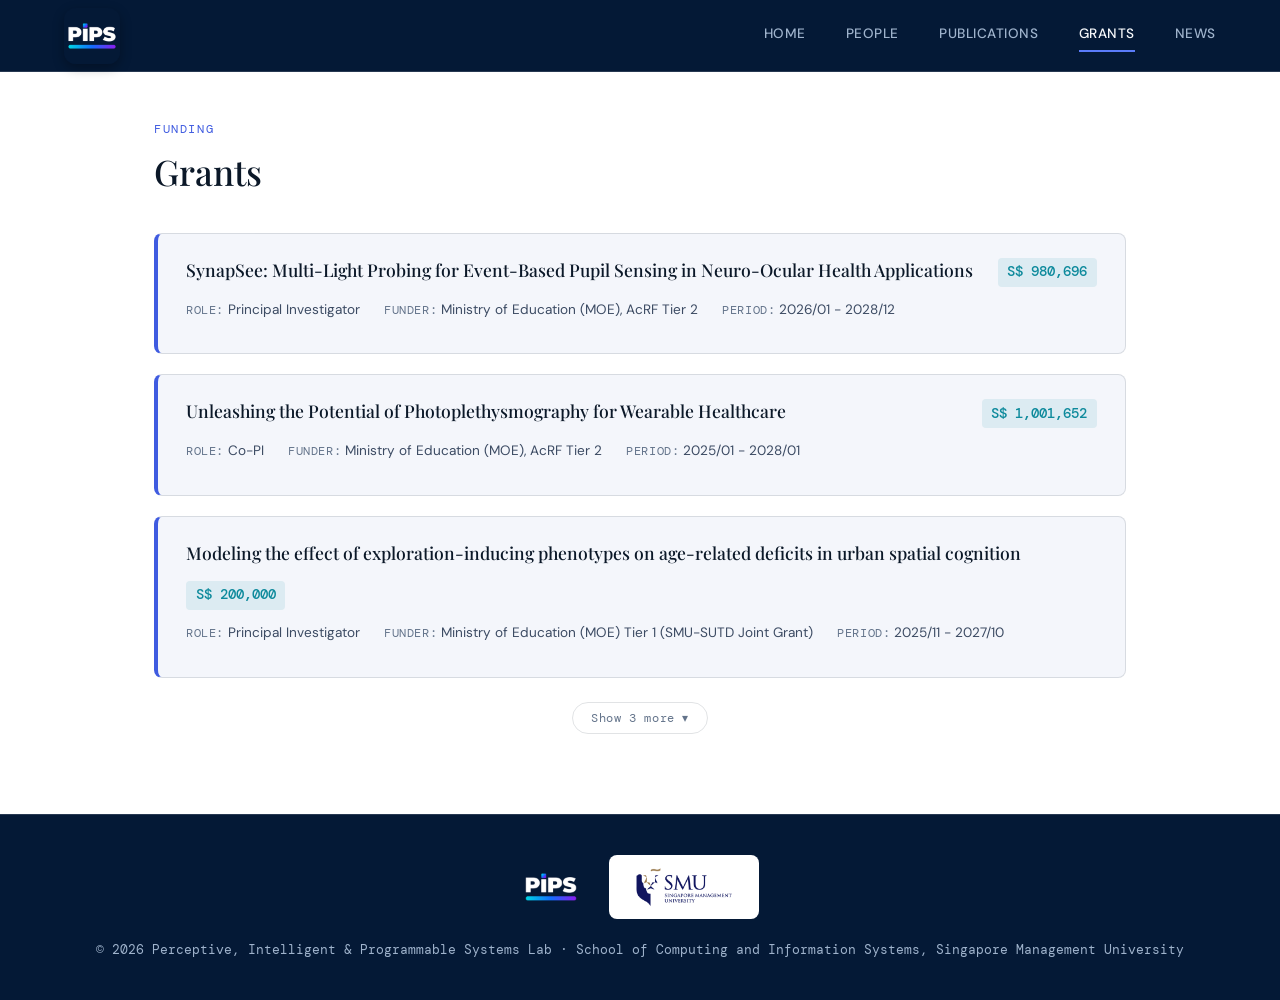
==== grants.html @ 9efb2c37 "initial sketch" ====
<!DOCTYPE html>
<html lang="en">

<head>
  <meta charset="UTF-8" />
  <meta name="viewport" content="width=device-width, initial-scale=1.0" />
  <title>Grants — PIPS Lab</title>
  <link rel="icon" href="images/PIPS-favicons/favicon.ico" sizes="48x48">
  <link rel="icon" type="image/png" sizes="32x32" href="images/PIPS-favicons/favicon-32x32.png">
  <link rel="icon" type="image/png" sizes="16x16" href="images/PIPS-favicons/favicon-16x16.png">
  <link rel="apple-touch-icon" sizes="180x180" href="images/PIPS-favicons/apple-touch-icon.png">
  <link rel="manifest" href="images/PIPS-favicons/site.webmanifest">
  <meta name="theme-color" content="#041936">
  <link rel="preconnect" href="https://fonts.googleapis.com" />
  <link rel="preconnect" href="https://fonts.gstatic.com" crossorigin />
  <link rel="stylesheet" href="https://cdnjs.cloudflare.com/ajax/libs/font-awesome/6.5.1/css/all.min.css" />
  <link
    href="https://fonts.googleapis.com/css2?family=Playfair+Display:ital,wght@0,500;0,700;1,500&family=DM+Sans:wght@300;400;500&family=DM+Mono:wght@400&display=swap"
    rel="stylesheet" />
  <meta name="google-site-verification" content="FxL3fvfdQCImdmo99AYAmWjwoZoB-DfS0PSXIp6NQ-M" />
  <link rel="stylesheet" href="styles.css" />
</head>

<body>

  <nav id="main-nav">
    <a class="nav-brand" href="index.html">
      <img src="images/PIPS-favicons/apple-touch-icon.png" alt="PIPS Lab Logo" id="nav-logo" />
    </a>
    <a class="nav-link" href="index.html">Home</a>
    <a class="nav-link" href="people.html">People</a>
    <a class="nav-link" href="publications.html">Publications</a>
    <a class="nav-link active" href="grants.html">Grants</a>
    <a class="nav-link" href="news.html">News</a>
  </nav>

  <main>

  <section id="grants">
    <p class="section-label">Funding</p>
    <h2>Grants</h2>
    <div class="grants-list" id="grants-list"></div>
    <div class="grants-more" id="grants-more"></div>
  </section>

  </main>

  <footer id="footer"></footer>

  <script src="script.js" defer></script>
</body>

</html>
---- styles.css ----
*,
*::before,
*::after {
  box-sizing: border-box;
  margin: 0;
  padding: 0;
}

:root {
  /* ── PIPS Lab Light Theme ── */
  --ink: #0b1828;
  /* Brand navy for primary text */
  --ink2: #3c4b63;
  /* Muted slate-navy for secondary text */
  --ink3: #64748b;
  /* Slate gray for tertiary text/dates */
  --paper: #ffffff;
  /* White main background */
  --paper2: #f4f6fb;
  /* Very light blue-gray for cards and sections */
  --paper3: #e7ecf6;
  /* Light blue-gray still for tags and highlights */
  --accent: #3f5be0;
  /* Blue from the logo gradient, darkened for contrast on white */
  --accent2: #7c3aed;
  /* Violet from the logo gradient, for hover states */
  --gold: #0e8a9c;
  /* Cyan from the logo gradient, darkened for contrast on white */
  --gradient: linear-gradient(90deg, #22d3ee, #3f5be0, #7c3aed);
  /* Full logo gradient, for accent bars */
  --line: rgba(11, 24, 40, 0.12);
  /* Subtle dark borders */

  /* ── Header/footer chrome — always the brand navy, regardless of the light body theme ── */
  --chrome-bg: #041936;
  --chrome-ink: #f7f9fc;
  --chrome-ink3: #9fb3cc;
  --chrome-accent: #5b7cfa;
  --chrome-line: rgba(255, 255, 255, 0.14);

  /* ── Structure & Typography ── */
  --radius: 8px;
  /* Slightly rounder corners often look better in dark mode */
  --ff-serif: 'Playfair Display', Georgia, serif;
  --ff-sans: 'DM Sans', system-ui, sans-serif;
  --ff-mono: 'DM Mono', monospace;
  --nav-h: 72px;
  --max: 1100px;
  --ease: cubic-bezier(.4, 0, .2, 1);
}

html {
  scroll-behavior: smooth;
}

body {
  font-family: var(--ff-sans);
  background: var(--paper);
  color: var(--ink);
  font-size: 16px;
  line-height: 1.65;
  min-height: 100vh;
  display: flex;
  flex-direction: column;
}

main {
  flex: 1 0 auto;
}

/* ── Nav ──────────────────────────────────────────────── */
nav {
  position: fixed;
  top: 0;
  left: 0;
  right: 0;
  z-index: 100;
  height: var(--nav-h);
  background: var(--chrome-bg);
  /* Solid brand navy — matches the logo icon's own background exactly */
  border-bottom: 1px solid var(--chrome-line);
  display: flex;
  align-items: center;
  padding: 0 clamp(1.5rem, 5vw, 4rem);
  gap: 2.5rem;
}

.nav-brand {
  display: flex;
  align-items: center;
  margin-right: auto;
  text-decoration: none;
}

nav a.nav-link {
  font-size: .85rem;
  font-weight: 500;
  letter-spacing: .04em;
  text-transform: uppercase;
  text-decoration: none;
  color: var(--chrome-ink3);
  padding: .25rem 0;
  border-bottom: 2px solid transparent;
  transition: color .2s var(--ease), border-color .2s var(--ease);
}

nav a.nav-link:hover,
nav a.nav-link.active {
  color: var(--chrome-ink);
  border-color: var(--chrome-accent);
}

#nav-logo {
  height: 56px;
  width: 56px;
  object-fit: contain;
  border-radius: 12px;
  /* Matches the app icon's own rounded-square shape */
  display: block;
  box-shadow: 0 4px 12px rgba(0, 0, 0, 0.3);
  /* Adds a subtle shadow to separate it from the background */
}

/* ── Sections ─────────────────────────────────────────── */
section {
  padding: calc(var(--nav-h) + 3rem) clamp(1.5rem, 5vw, 4rem) 5rem;
  max-width: var(--max);
  margin: 0 auto;
}

section+section {
  padding-top: 1rem;
}

.section-label {
  font-family: var(--ff-mono);
  font-size: .72rem;
  letter-spacing: .14em;
  text-transform: uppercase;
  color: var(--accent);
  margin-bottom: .75rem;
}

h1,
h2 {
  font-family: var(--ff-serif);
  line-height: 1.2;
}

h1 {
  font-size: clamp(2.2rem, 5vw, 3.5rem);
  font-weight: 700;
}

h2 {
  font-size: clamp(1.6rem, 3vw, 2.2rem);
  font-weight: 500;
  margin-bottom: 2.5rem;
}

/* ── Hero ──────────────────────────────────────────────── */
#home {
  min-height: 100vh;
  display: flex;
  flex-direction: column;
  justify-content: center;
  padding-top: var(--nav-h);
  padding-bottom: 5rem;
  border-bottom: 1px solid var(--line);
}

.hero-eyebrow {
  font-family: var(--ff-mono);
  font-size: .75rem;
  letter-spacing: .16em;
  text-transform: uppercase;
  color: var(--gold);
  margin-bottom: 1.5rem;
  display: flex;
  align-items: center;
  gap: .75rem;
}

.hero-eyebrow::after {
  content: '';
  flex: 0 0 40px;
  height: 2px;
  border-radius: 2px;
  background: var(--gradient);
}

.hero-tagline {
  font-family: var(--ff-serif);
  font-size: clamp(1.1rem, 2.5vw, 1.5rem);
  font-style: italic;
  color: var(--ink2);
  margin: 1.25rem 0 2rem;
  max-width: 520px;
}

.hero-desc {
  font-size: 1.05rem;
  color: var(--ink2);
  max-width: 600px;
  line-height: 1.8;
  margin-bottom: 2.5rem;
}

.hero-meta {
  display: flex;
  flex-wrap: wrap;
  gap: 1.5rem;
  font-size: .82rem;
  color: var(--ink3);
  font-family: var(--ff-mono);
  letter-spacing: .03em;
  margin-bottom: 3rem;
}

.hero-meta span {
  display: flex;
  align-items: center;
  gap: .4rem;
}

.hero-buttons {
  display: flex;
  flex-wrap: wrap;
  gap: 1rem;
}

.btn {
  display: inline-block;
  padding: .65rem 1.5rem;
  border-radius: var(--radius);
  font-size: .85rem;
  font-weight: 500;
  letter-spacing: .03em;
  cursor: pointer;
  text-decoration: none;
  transition: all .2s var(--ease);
}

.btn-primary {
  background: var(--accent);
  color: #fff;
  border: none;
}

.btn-primary:hover {
  background: #3d5be0;
  transform: translateY(-1px);
}

.btn-outline {
  background: transparent;
  color: var(--ink);
  border: 1.5px solid var(--ink3);
}

.btn-outline:hover {
  border-color: var(--accent);
  color: var(--accent);
}

/* Research themes grid */
.themes-grid {
  display: grid;
  grid-template-columns: repeat(auto-fill, minmax(220px, 1fr));
  gap: 1.25rem;
  margin-top: 4rem;
  padding-top: 3rem;
  border-top: 1px solid var(--line);
}

.theme-card {
  padding: 1.5rem;
  background: var(--paper2);
  border: 1px solid var(--line);
  border-radius: var(--radius);
  transition: transform .2s var(--ease), box-shadow .2s var(--ease);
}

.theme-card:hover {
  transform: translateY(-3px);
  box-shadow: 0 8px 24px rgba(0, 0, 0, .08);
}

/* Explore portal grid on the home page — same card look, no top divider */
.portal-grid {
  display: grid;
  grid-template-columns: repeat(auto-fill, minmax(220px, 1fr));
  gap: 1.25rem;
}

a.theme-card {
  text-decoration: none;
  color: inherit;
  display: block;
}

a.theme-card:hover {
  border-color: var(--accent);
}

.theme-icon {
  font-size: 1.5rem;
  color: var(--accent);
  margin-bottom: .75rem;
}

.theme-title {
  font-weight: 500;
  font-size: .95rem;
  margin-bottom: .4rem;
}

.theme-text {
  font-size: .85rem;
  color: var(--ink3);
  line-height: 1.6;
}

/* ── People ────────────────────────────────────────────── */

.people-group {
  margin-bottom: 3rem;
}

.people-group-label {
  font-family: var(--ff-mono);
  font-size: .72rem;
  letter-spacing: .12em;
  text-transform: uppercase;
  color: var(--ink3);
  border-bottom: 1px solid var(--line);
  padding-bottom: .5rem;
  margin-bottom: 1.5rem;
}

.people-grid {
  display: grid;
  grid-template-columns: repeat(auto-fill, minmax(200px, 1fr));
  gap: 1.25rem;
}

.person-card {
  background: var(--paper2);
  border: 1px solid var(--line);
  border-radius: var(--radius);
  overflow: hidden;
  cursor: pointer;
  transition: transform .2s var(--ease), box-shadow .2s var(--ease);
}

.person-card:hover {
  transform: translateY(-3px);
  box-shadow: 0 12px 30px rgba(0, 0, 0, .1);
}

.person-photo {
  width: 100%;
  aspect-ratio: 1;
  object-fit: cover;
  display: block;
  filter: grayscale(20%);
  transition: filter .3s;
}

.person-card:hover .person-photo {
  filter: grayscale(0%);
}

.person-info {
  padding: 1rem;
}

.person-name {
  font-weight: 500;
  font-size: .95rem;
}

.person-role {
  font-size: .78rem;
  color: var(--ink3);
  margin-top: .2rem;
}

/* Links directly on the person cards */
.person-card-links {
  display: flex;
  flex-wrap: wrap;
  gap: 0.4rem;
  margin-top: 0.85rem;
}

.card-link {
  font-size: 0.72rem;
  font-family: var(--ff-mono);
  color: var(--ink2);
  text-decoration: none;
  padding: 0.25rem 0.6rem;
  border: 1px solid var(--line);
  border-radius: 4px;
  background: rgba(11, 24, 40, 0.03);
  transition: all 0.2s var(--ease);
  display: inline-flex;
  align-items: center;
  gap: 0.4rem;
}

.card-link:hover {
  background: var(--accent);
  color: #fff;
  /* White text on hover for high contrast */
  border-color: var(--accent);
  transform: translateY(-1px);
}

/* Person modal */
.modal-overlay {
  display: none;
  position: fixed;
  inset: 0;
  z-index: 200;
  background: rgba(17, 24, 39, .55);
  backdrop-filter: blur(4px);
  align-items: center;
  justify-content: center;
  padding: 2rem;
}

.modal-overlay.open {
  display: flex;
}

.modal {
  background: var(--paper);
  border-radius: 10px;
  max-width: 540px;
  width: 100%;
  padding: 2.25rem;
  position: relative;
  box-shadow: 0 32px 80px rgba(0, 0, 0, .2);
  animation: slideUp .25s var(--ease);
}

@keyframes slideUp {
  from {
    opacity: 0;
    transform: translateY(16px);
  }
}

.modal-close {
  position: absolute;
  top: 1rem;
  right: 1rem;
  background: none;
  border: none;
  cursor: pointer;
  font-size: 1.25rem;
  color: var(--ink3);
}

.modal-close:hover {
  color: var(--ink);
}

.modal-header {
  display: flex;
  gap: 1.25rem;
  align-items: flex-start;
  margin-bottom: 1.25rem;
}

.modal-photo {
  width: 80px;
  height: 80px;
  border-radius: 50%;
  object-fit: cover;
  flex-shrink: 0;
}

.modal-name {
  font-family: var(--ff-serif);
  font-size: 1.3rem;
}

.modal-role {
  font-size: .82rem;
  color: var(--accent);
  font-weight: 500;
  margin-top: .2rem;
}

.modal-bio {
  font-size: .9rem;
  color: var(--ink2);
  line-height: 1.75;
  margin-bottom: 1.25rem;
}

.modal-links {
  display: flex;
  flex-wrap: wrap;
  gap: .6rem;
}

.modal-link {
  font-size: .78rem;
  font-family: var(--ff-mono);
  letter-spacing: .04em;
  text-decoration: none;
  padding: .3rem .75rem;
  border-radius: 999px;
  border: 1.5px solid var(--line);
  color: var(--ink2);
  transition: all .15s;
}

.modal-link:hover {
  border-color: var(--accent);
  color: var(--accent);
}

/* ── Publications ──────────────────────────────────────── */

.pub-filters {
  display: flex;
  flex-wrap: wrap;
  gap: .5rem;
  margin-bottom: 2rem;
}

.filter-btn {
  font-size: .78rem;
  font-family: var(--ff-mono);
  letter-spacing: .05em;
  padding: .3rem .85rem;
  border-radius: 999px;
  border: 1.5px solid var(--line);
  background: transparent;
  color: var(--ink3);
  cursor: pointer;
  transition: all .15s;
}

.filter-btn.active,
.filter-btn:hover {
  border-color: var(--accent);
  color: var(--accent);
  background: rgba(63, 91, 224, .08);
}

/* Compound selector so it outranks the `.pub-card { display: flex }` below */
.pub-card.pub-hidden {
  display: none;
}

.pub-list {
  display: flex;
  flex-direction: column;
  gap: 1.25rem;
}

/* ── Publications ──────────────────────────────────────── */
.pub-card {
  display: flex;
  gap: 1.5rem;
  padding: 1.5rem 1.75rem;
  background: var(--paper2);
  border: 1px solid var(--line);
  border-radius: var(--radius);
  border-left: 4px solid transparent;
  transition: border-color .2s, box-shadow .2s;
}

.pub-card:hover {
  border-left-color: var(--accent);
  box-shadow: 0 4px 16px rgba(0, 0, 0, .07);
}

.pub-card.featured {
  border-left-color: var(--gold);
}

/* New classes for the publication image */
.pub-image-wrapper {
  flex: 0 0 220px;
  /* Increased from 160px to 220px */
  display: flex;
  align-items: center;
  /* Vertical centering */
  justify-content: center;
  /* Horizontal centering */
  padding: 0.5rem;
  /* Optional: adds a little breathing room */
}

.pub-image {
  width: 100%;
  max-width: 200px;
  /* Limits the image size so it doesn't touch the edges */
  height: auto;
  border-radius: 4px;
  object-fit: contain;
  /* Changed from 'cover' to 'contain' to avoid cropping */
  border: 1px solid var(--line);
  box-shadow: 0 4px 12px rgba(0, 0, 0, 0.2);
  /* Added a shadow for extra depth */
}

.pub-info {
  flex: 1;
  min-width: 0;
  /* Prevents text from overflowing the flex container */
}

/* Make it responsive for mobile */
@media (max-width: 650px) {
  .pub-card {
    flex-direction: column;
    align-items: center;
    /* Centers the image and text blocks on mobile */
    text-align: center;
    /* Optional: centers text for a balanced mobile look */
  }

  .pub-image-wrapper {
    flex: 0 0 auto;
    width: 100%;
    max-width: 280px;
    /* Allow it to be even larger on mobile */
    margin-bottom: 1rem;
  }
}

.pub-top {
  display: flex;
  align-items: flex-start;
  justify-content: space-between;
  gap: 1rem;
  flex-wrap: wrap;
}

.pub-title {
  font-weight: 500;
  font-size: 1rem;
  line-height: 1.45;
}

.pub-badge {
  font-size: .68rem;
  font-family: var(--ff-mono);
  letter-spacing: .06em;
  text-transform: uppercase;
  background: var(--gold);
  color: #fff;
  padding: .18rem .55rem;
  border-radius: 999px;
  flex-shrink: 0;
  margin-top: .1rem;
}

.pub-authors {
  font-size: .83rem;
  color: var(--ink3);
  margin: .4rem 0;
}

.pub-authors .self {
  color: var(--accent);
  font-weight: 500;
}

.pub-venue {
  font-size: .8rem;
  font-family: var(--ff-mono);
  color: var(--ink2);
  font-weight: 400;
}

.pub-tags {
  display: flex;
  flex-wrap: wrap;
  gap: .4rem;
  margin-top: .75rem;
}

.pub-tag {
  font-size: .72rem;
  padding: .15rem .55rem;
  background: var(--paper3);
  border-radius: 999px;
  color: var(--ink3);
  font-family: var(--ff-mono);
}

.pub-abstract {
  font-size: .84rem;
  color: var(--ink3);
  margin-top: .75rem;
  line-height: 1.65;
  display: none;
}

.pub-card.expanded .pub-abstract {
  display: block;
}

.pub-links {
  display: flex;
  gap: .65rem;
  margin-top: 1rem;
  flex-wrap: wrap;
}

.pub-link {
  font-size: .76rem;
  font-family: var(--ff-mono);
  text-decoration: none;
  color: var(--accent);
  border-bottom: 1px solid var(--accent);
  transition: opacity .15s;
}

.pub-link:hover {
  opacity: .7;
}

.pub-toggle {
  background: none;
  border: none;
  cursor: pointer;
  font-size: .76rem;
  font-family: var(--ff-mono);
  color: var(--ink3);
  margin-top: 1rem;
  display: block;
  transition: color .15s;
}

.pub-toggle:hover {
  color: var(--ink);
}

/* ── News ──────────────────────────────────────────────── */
#news {}

.news-list {
  display: flex;
  flex-direction: column;
}

.news-item {
  display: grid;
  grid-template-columns: 140px 1fr;
  gap: 2rem;
  padding: 1.75rem 0;
  border-bottom: 1px solid var(--line);
}

@media(max-width:560px) {
  .news-item {
    grid-template-columns: 1fr;
    gap: .5rem;
  }
}

.news-date-col {
  padding-top: .1rem;
}

.news-date {
  font-family: var(--ff-mono);
  font-size: .75rem;
  color: var(--ink3);
}

.news-cat {
  display: inline-block;
  margin-top: .4rem;
  font-size: .68rem;
  font-family: var(--ff-mono);
  letter-spacing: .06em;
  text-transform: uppercase;
  padding: .15rem .5rem;
  border-radius: 3px;
}

.news-title {
  font-weight: 500;
  font-size: 1rem;
  margin-bottom: .4rem;
}

.news-body {
  font-size: .88rem;
  color: var(--ink2);
  line-height: 1.7;
}

.cat-Award {
  background: #fef3c7;
  color: #92400e;
}

.cat-Paper {
  background: #dbeafe;
  color: #1e40af;
}

.cat-Talk {
  background: #d1fae5;
  color: #065f46;
}

.cat-Join {
  background: #ede9fe;
  color: #5b21b6;
}

.cat-Grant {
  background: #fee2e2;
  color: #991b1b;
}

/* ── Footer ────────────────────────────────────────────── */
footer {
  flex-shrink: 0;
  display: flex;
  flex-direction: column;
  align-items: center;
  gap: 1.25rem;
  text-align: center;
  padding: 2.5rem clamp(1.5rem, 5vw, 4rem);
  font-size: .8rem;
  color: var(--chrome-ink3);
  font-family: var(--ff-mono);
  background: var(--chrome-bg);
  border-top: 1px solid var(--chrome-line);
}

footer a {
  color: var(--chrome-ink);
  text-decoration: underline;
}

.footer-logos {
  display: flex;
  align-items: center;
  justify-content: center;
  flex-wrap: wrap;
  gap: 1.75rem;
}

.footer-logo-pips {
  height: 60px;
  width: 60px;
  object-fit: contain;
  border-radius: 13px;
  display: block;
}

.footer-logo-smu {
  height: 64px;
  width: auto;
  display: block;
  background: #fff;
  padding: .65rem 1.25rem;
  border-radius: 8px;
}

/* ── Scroll fade-in animation ──────────────────────────── */
.fade-in {
  opacity: 0;
  transform: translateY(18px);
  transition: opacity .5s var(--ease), transform .5s var(--ease);
}

.fade-in.visible {
  opacity: 1;
  transform: none;
}

/* ── Principal Investigator ────────────────────────────── */
#pi {
  border-bottom: 1px solid var(--line);
}

.pi-layout {
  display: grid;
  grid-template-columns: 280px 1fr;
  gap: 3rem;
  align-items: center;
  background: var(--paper2);
  padding: 2.5rem;
  border-radius: var(--radius);
  border: 1px solid var(--line);
}

@media (max-width: 768px) {
  .pi-layout {
    grid-template-columns: 1fr;
    text-align: center;
    gap: 1.5rem;
  }
}

.pi-photo {
  width: 100%;
  aspect-ratio: 1;
  object-fit: cover;
  border-radius: 50%;
  border: 4px solid var(--paper);
  box-shadow: 0 8px 24px rgba(0, 0, 0, 0.2);
}

.pi-name {
  font-family: var(--ff-serif);
  font-size: 2rem;
  color: var(--ink);
  margin-bottom: 0.25rem;
}

.pi-role {
  font-family: var(--ff-mono);
  font-size: 0.85rem;
  color: var(--accent);
  letter-spacing: 0.05em;
  text-transform: uppercase;
  margin-bottom: 1.5rem;
}

.pi-bio {
  font-size: 1.05rem;
  color: var(--ink2);
  line-height: 1.8;
  margin-bottom: 2rem;
}

.pi-links {
  display: flex;
  flex-wrap: wrap;
  gap: 1rem;
}

.pi-links .btn {
  display: inline-flex;
  align-items: center;
  gap: 0.5rem;
  /* Space between the icon and text */
}

@media (max-width: 768px) {
  .pi-links {
    justify-content: center;
  }
}

/* ── Grants ────────────────────────────────────────────── */

.grants-list {
  display: flex;
  flex-direction: column;
  gap: 1.25rem;
}

.grant-card {
  padding: 1.5rem 1.75rem;
  background: var(--paper2);
  border: 1px solid var(--line);
  border-radius: var(--radius);
  border-left: 4px solid var(--accent);
  /* Matches the featured pub gold line */
  transition: transform 0.2s var(--ease), box-shadow 0.2s var(--ease);
}

.grant-card:hover {
  transform: translateY(-2px);
  box-shadow: 0 4px 16px rgba(0, 0, 0, 0.15);
}

.grant-top {
  display: flex;
  justify-content: space-between;
  align-items: flex-start;
  gap: 1rem;
  flex-wrap: wrap;
  margin-bottom: 0.75rem;
}

.grant-title {
  font-weight: 500;
  font-size: 1.1rem;
  line-height: 1.4;
  color: var(--ink);
  font-family: var(--ff-serif);
}

.grant-amount {
  font-family: var(--ff-mono);
  font-size: 0.85rem;
  color: var(--gold);
  font-weight: 500;
  padding: 0.2rem 0.6rem;
  background: rgba(14, 138, 156, 0.1);
  border-radius: 4px;
  white-space: nowrap;
}

.grant-details {
  display: flex;
  flex-wrap: wrap;
  column-gap: 1.5rem;
  row-gap: 0.25rem;
  margin-bottom: 0.5rem;
}

.grant-meta {
  font-size: 0.85rem;
  color: var(--ink2);
}

.grant-meta strong {
  color: var(--ink3);
  font-family: var(--ff-mono);
  font-weight: normal;
  text-transform: uppercase;
  font-size: 0.75rem;
  letter-spacing: 0.05em;
}

.grant-desc {
  font-size: 0.88rem;
  color: var(--ink3);
  margin-top: 0.75rem;
  line-height: 1.6;
}

.grant-card.grant-hidden {
  display: none;
}

.grants-more {
  display: flex;
  justify-content: center;
  margin-top: 1.5rem;
}

.grants-toggle {
  font-size: .78rem;
  font-family: var(--ff-mono);
  letter-spacing: .05em;
  padding: .45rem 1.1rem;
  border-radius: 999px;
  border: 1.5px solid var(--line);
  background: transparent;
  color: var(--ink3);
  cursor: pointer;
  transition: all .15s;
}

.grants-toggle:hover {
  border-color: var(--accent);
  color: var(--accent);
  background: rgba(63, 91, 224, .08);
}
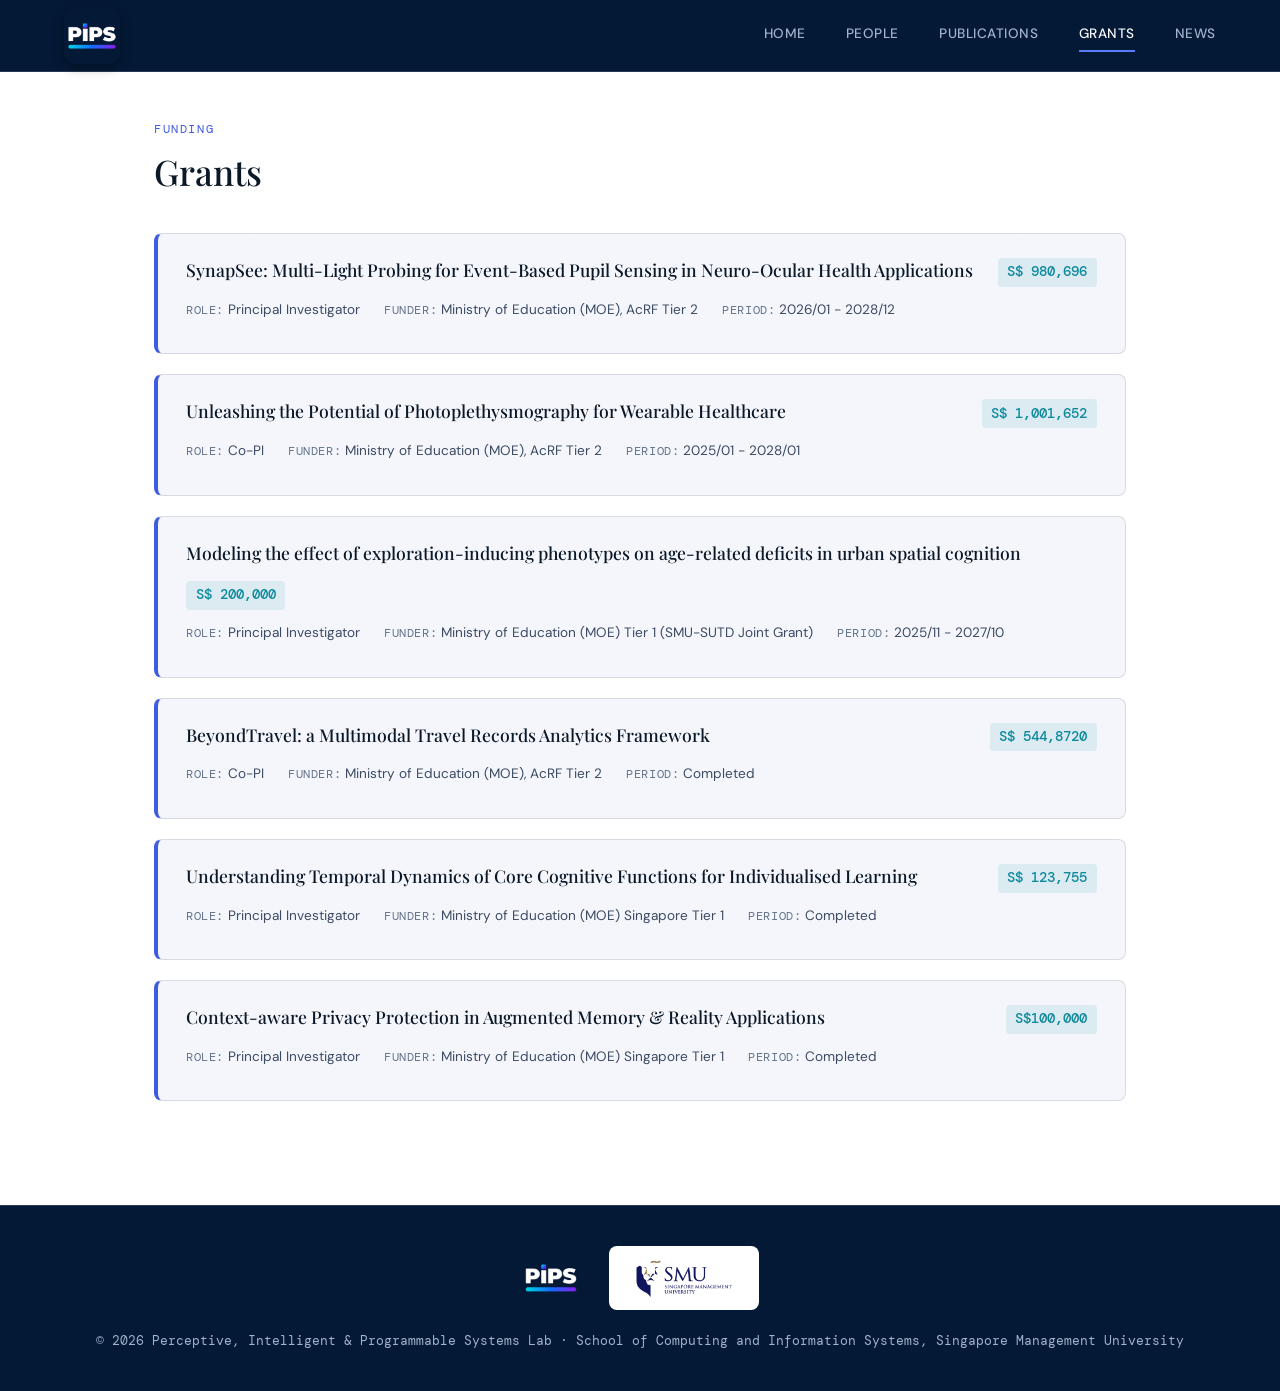
==== commit 7d887eaa: "people sub pages" ====
--- a/grants.html
+++ b/grants.html
@@ -5,11 +5,11 @@
   <meta charset="UTF-8" />
   <meta name="viewport" content="width=device-width, initial-scale=1.0" />
   <title>Grants — PIPS Lab</title>
-  <link rel="icon" href="images/PIPS-favicons/favicon.ico" sizes="48x48">
-  <link rel="icon" type="image/png" sizes="32x32" href="images/PIPS-favicons/favicon-32x32.png">
-  <link rel="icon" type="image/png" sizes="16x16" href="images/PIPS-favicons/favicon-16x16.png">
-  <link rel="apple-touch-icon" sizes="180x180" href="images/PIPS-favicons/apple-touch-icon.png">
-  <link rel="manifest" href="images/PIPS-favicons/site.webmanifest">
+  <link rel="icon" href="/images/PIPS-favicons/favicon.ico" sizes="48x48">
+  <link rel="icon" type="image/png" sizes="32x32" href="/images/PIPS-favicons/favicon-32x32.png">
+  <link rel="icon" type="image/png" sizes="16x16" href="/images/PIPS-favicons/favicon-16x16.png">
+  <link rel="apple-touch-icon" sizes="180x180" href="/images/PIPS-favicons/apple-touch-icon.png">
+  <link rel="manifest" href="/images/PIPS-favicons/site.webmanifest">
   <meta name="theme-color" content="#041936">
   <link rel="preconnect" href="https://fonts.googleapis.com" />
   <link rel="preconnect" href="https://fonts.gstatic.com" crossorigin />
@@ -18,20 +18,20 @@
     href="https://fonts.googleapis.com/css2?family=Playfair+Display:ital,wght@0,500;0,700;1,500&family=DM+Sans:wght@300;400;500&family=DM+Mono:wght@400&display=swap"
     rel="stylesheet" />
   <meta name="google-site-verification" content="FxL3fvfdQCImdmo99AYAmWjwoZoB-DfS0PSXIp6NQ-M" />
-  <link rel="stylesheet" href="styles.css" />
+  <link rel="stylesheet" href="/styles.css" />
 </head>
 
 <body>
 
   <nav id="main-nav">
-    <a class="nav-brand" href="index.html">
-      <img src="images/PIPS-favicons/apple-touch-icon.png" alt="PIPS Lab Logo" id="nav-logo" />
+    <a class="nav-brand" href="/index.html">
+      <img src="/images/PIPS-favicons/apple-touch-icon.png" alt="PIPS Lab Logo" id="nav-logo" />
     </a>
-    <a class="nav-link" href="index.html">Home</a>
-    <a class="nav-link" href="people.html">People</a>
-    <a class="nav-link" href="publications.html">Publications</a>
-    <a class="nav-link active" href="grants.html">Grants</a>
-    <a class="nav-link" href="news.html">News</a>
+    <a class="nav-link" href="/index.html">Home</a>
+    <a class="nav-link" href="/people.html">People</a>
+    <a class="nav-link" href="/publications.html">Publications</a>
+    <a class="nav-link active" href="/grants.html">Grants</a>
+    <a class="nav-link" href="/news.html">News</a>
   </nav>
 
   <main>
@@ -47,7 +47,7 @@
 
   <footer id="footer"></footer>
 
-  <script src="script.js" defer></script>
+  <script src="/script.js" defer></script>
 </body>
 
 </html>
--- a/styles.css
+++ b/styles.css
@@ -169,26 +169,6 @@
   border-bottom: 1px solid var(--line);
 }
 
-.hero-eyebrow {
-  font-family: var(--ff-mono);
-  font-size: .75rem;
-  letter-spacing: .16em;
-  text-transform: uppercase;
-  color: var(--gold);
-  margin-bottom: 1.5rem;
-  display: flex;
-  align-items: center;
-  gap: .75rem;
-}
-
-.hero-eyebrow::after {
-  content: '';
-  flex: 0 0 40px;
-  height: 2px;
-  border-radius: 2px;
-  background: var(--gradient);
-}
-
 .hero-tagline {
   font-family: var(--ff-serif);
   font-size: clamp(1.1rem, 2.5vw, 1.5rem);
@@ -214,19 +194,12 @@
   color: var(--ink3);
   font-family: var(--ff-mono);
   letter-spacing: .03em;
-  margin-bottom: 3rem;
 }
 
 .hero-meta span {
   display: flex;
   align-items: center;
   gap: .4rem;
-}
-
-.hero-buttons {
-  display: flex;
-  flex-wrap: wrap;
-  gap: 1rem;
 }
 
 .btn {
@@ -241,17 +214,6 @@
   transition: all .2s var(--ease);
 }
 
-.btn-primary {
-  background: var(--accent);
-  color: #fff;
-  border: none;
-}
-
-.btn-primary:hover {
-  background: #3d5be0;
-  transform: translateY(-1px);
-}
-
 .btn-outline {
   background: transparent;
   color: var(--ink);
@@ -268,9 +230,6 @@
   display: grid;
   grid-template-columns: repeat(auto-fill, minmax(220px, 1fr));
   gap: 1.25rem;
-  margin-top: 4rem;
-  padding-top: 3rem;
-  border-top: 1px solid var(--line);
 }
 
 .theme-card {
@@ -345,6 +304,9 @@
 }
 
 .person-card {
+  display: block;
+  color: inherit;
+  text-decoration: none;
   background: var(--paper2);
   border: 1px solid var(--line);
   border-radius: var(--radius);
@@ -384,144 +346,6 @@
   font-size: .78rem;
   color: var(--ink3);
   margin-top: .2rem;
-}
-
-/* Links directly on the person cards */
-.person-card-links {
-  display: flex;
-  flex-wrap: wrap;
-  gap: 0.4rem;
-  margin-top: 0.85rem;
-}
-
-.card-link {
-  font-size: 0.72rem;
-  font-family: var(--ff-mono);
-  color: var(--ink2);
-  text-decoration: none;
-  padding: 0.25rem 0.6rem;
-  border: 1px solid var(--line);
-  border-radius: 4px;
-  background: rgba(11, 24, 40, 0.03);
-  transition: all 0.2s var(--ease);
-  display: inline-flex;
-  align-items: center;
-  gap: 0.4rem;
-}
-
-.card-link:hover {
-  background: var(--accent);
-  color: #fff;
-  /* White text on hover for high contrast */
-  border-color: var(--accent);
-  transform: translateY(-1px);
-}
-
-/* Person modal */
-.modal-overlay {
-  display: none;
-  position: fixed;
-  inset: 0;
-  z-index: 200;
-  background: rgba(17, 24, 39, .55);
-  backdrop-filter: blur(4px);
-  align-items: center;
-  justify-content: center;
-  padding: 2rem;
-}
-
-.modal-overlay.open {
-  display: flex;
-}
-
-.modal {
-  background: var(--paper);
-  border-radius: 10px;
-  max-width: 540px;
-  width: 100%;
-  padding: 2.25rem;
-  position: relative;
-  box-shadow: 0 32px 80px rgba(0, 0, 0, .2);
-  animation: slideUp .25s var(--ease);
-}
-
-@keyframes slideUp {
-  from {
-    opacity: 0;
-    transform: translateY(16px);
-  }
-}
-
-.modal-close {
-  position: absolute;
-  top: 1rem;
-  right: 1rem;
-  background: none;
-  border: none;
-  cursor: pointer;
-  font-size: 1.25rem;
-  color: var(--ink3);
-}
-
-.modal-close:hover {
-  color: var(--ink);
-}
-
-.modal-header {
-  display: flex;
-  gap: 1.25rem;
-  align-items: flex-start;
-  margin-bottom: 1.25rem;
-}
-
-.modal-photo {
-  width: 80px;
-  height: 80px;
-  border-radius: 50%;
-  object-fit: cover;
-  flex-shrink: 0;
-}
-
-.modal-name {
-  font-family: var(--ff-serif);
-  font-size: 1.3rem;
-}
-
-.modal-role {
-  font-size: .82rem;
-  color: var(--accent);
-  font-weight: 500;
-  margin-top: .2rem;
-}
-
-.modal-bio {
-  font-size: .9rem;
-  color: var(--ink2);
-  line-height: 1.75;
-  margin-bottom: 1.25rem;
-}
-
-.modal-links {
-  display: flex;
-  flex-wrap: wrap;
-  gap: .6rem;
-}
-
-.modal-link {
-  font-size: .78rem;
-  font-family: var(--ff-mono);
-  letter-spacing: .04em;
-  text-decoration: none;
-  padding: .3rem .75rem;
-  border-radius: 999px;
-  border: 1.5px solid var(--line);
-  color: var(--ink2);
-  transition: all .15s;
-}
-
-.modal-link:hover {
-  border-color: var(--accent);
-  color: var(--accent);
 }
 
 /* ── Publications ──────────────────────────────────────── */
@@ -884,69 +708,67 @@
   transform: none;
 }
 
-/* ── Principal Investigator ────────────────────────────── */
-#pi {
-  border-bottom: 1px solid var(--line);
-}
-
-.pi-layout {
+/* ── Person profile page (/people/<name>) — a full page, not a boxed card ── */
+#profile {
+  min-height: 100vh;
+  display: flex;
+  align-items: center;
+}
+
+.profile-layout {
   display: grid;
-  grid-template-columns: 280px 1fr;
-  gap: 3rem;
+  grid-template-columns: 320px 1fr;
+  gap: 4rem;
   align-items: center;
-  background: var(--paper2);
-  padding: 2.5rem;
-  border-radius: var(--radius);
-  border: 1px solid var(--line);
 }
 
 @media (max-width: 768px) {
-  .pi-layout {
+  .profile-layout {
     grid-template-columns: 1fr;
     text-align: center;
-    gap: 1.5rem;
+    gap: 2rem;
   }
 }
 
-.pi-photo {
+.profile-photo {
   width: 100%;
   aspect-ratio: 1;
   object-fit: cover;
   border-radius: 50%;
-  border: 4px solid var(--paper);
-  box-shadow: 0 8px 24px rgba(0, 0, 0, 0.2);
-}
-
-.pi-name {
+  box-shadow: 0 12px 40px rgba(0, 0, 0, 0.18);
+}
+
+.profile-name {
   font-family: var(--ff-serif);
-  font-size: 2rem;
+  font-size: clamp(2rem, 4vw, 3rem);
   color: var(--ink);
-  margin-bottom: 0.25rem;
-}
-
-.pi-role {
-  font-family: var(--ff-mono);
-  font-size: 0.85rem;
+  margin-bottom: 0.5rem;
+}
+
+.profile-role {
+  font-family: var(--ff-mono);
+  font-size: 0.9rem;
   color: var(--accent);
   letter-spacing: 0.05em;
   text-transform: uppercase;
-  margin-bottom: 1.5rem;
-}
-
-.pi-bio {
-  font-size: 1.05rem;
+  margin-bottom: 1.75rem;
+}
+
+.profile-bio {
+  font-size: 1.1rem;
   color: var(--ink2);
-  line-height: 1.8;
-  margin-bottom: 2rem;
-}
-
-.pi-links {
+  line-height: 1.85;
+  margin-bottom: 2.5rem;
+  max-width: 640px;
+}
+
+.profile-links {
   display: flex;
   flex-wrap: wrap;
   gap: 1rem;
 }
 
-.pi-links .btn {
+.profile-links .btn {
   display: inline-flex;
   align-items: center;
   gap: 0.5rem;
@@ -954,7 +776,7 @@
 }
 
 @media (max-width: 768px) {
-  .pi-links {
+  .profile-links {
     justify-content: center;
   }
 }
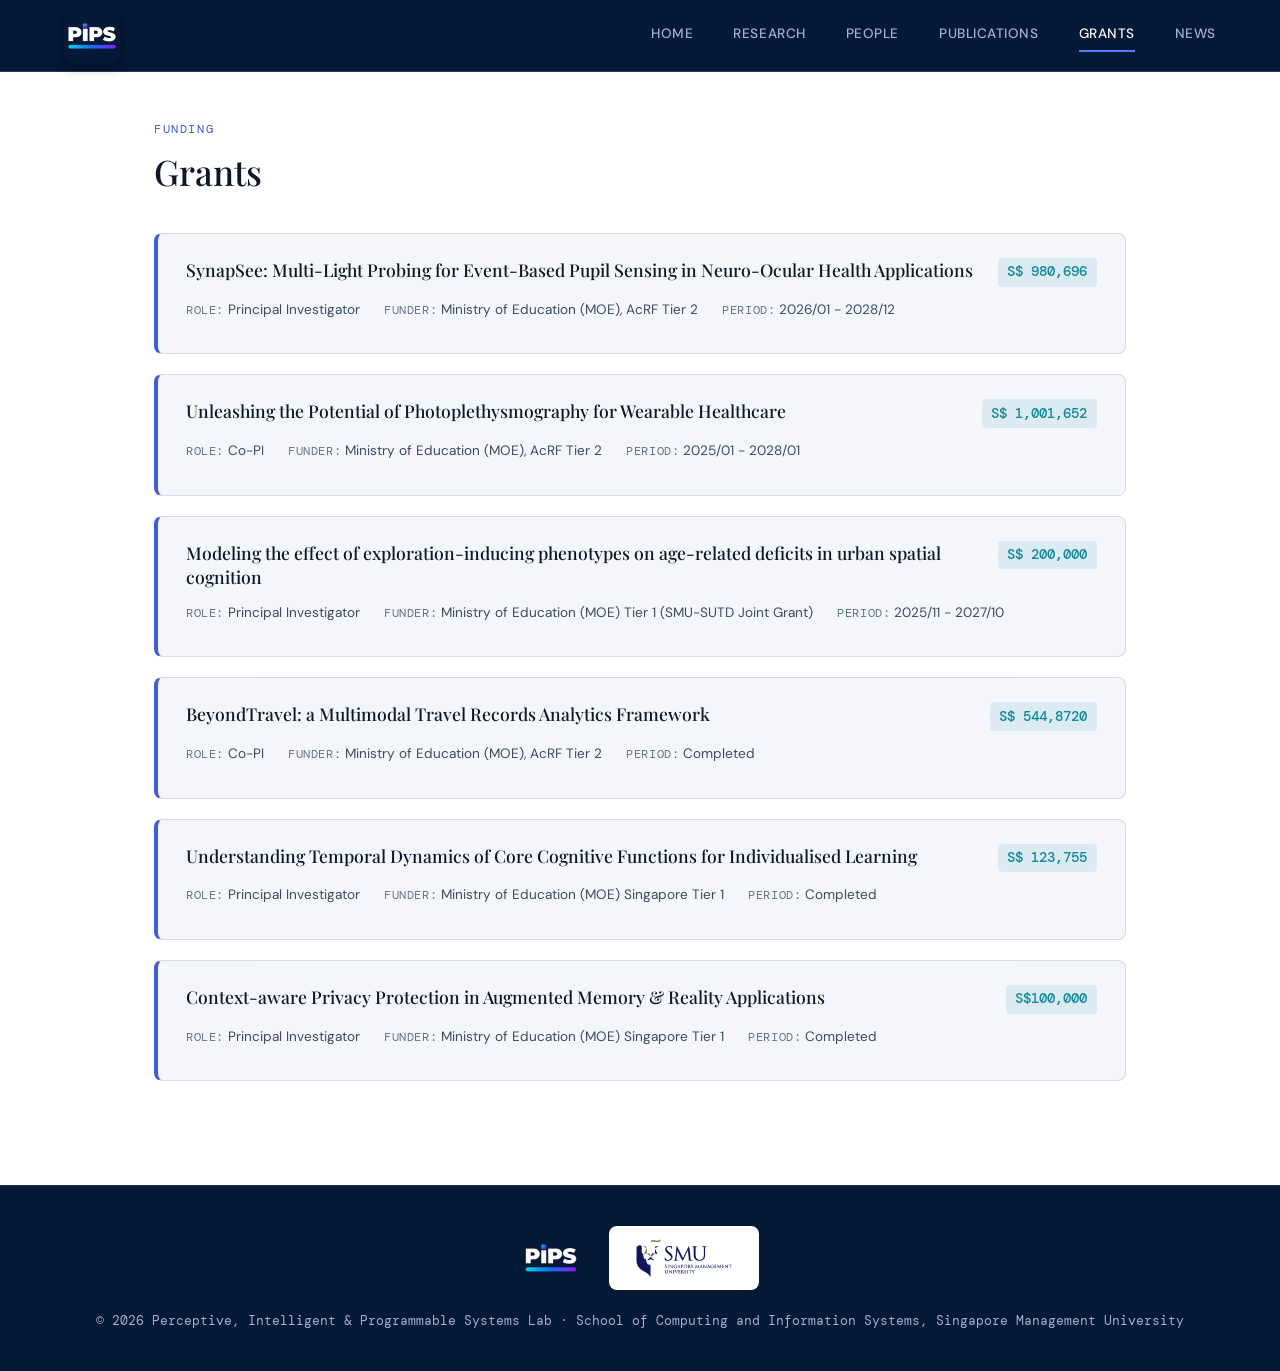
==== commit d9679d34: "dev" ====
--- a/grants.html
+++ b/grants.html
@@ -28,6 +28,7 @@
       <img src="/images/PIPS-favicons/apple-touch-icon.png" alt="PIPS Lab Logo" id="nav-logo" />
     </a>
     <a class="nav-link" href="/index.html">Home</a>
+    <a class="nav-link" href="/research.html">Research</a>
     <a class="nav-link" href="/people.html">People</a>
     <a class="nav-link" href="/publications.html">Publications</a>
     <a class="nav-link active" href="/grants.html">Grants</a>
--- a/styles.css
+++ b/styles.css
@@ -62,6 +62,10 @@
   min-height: 100vh;
   display: flex;
   flex-direction: column;
+  /* Safety net for .hero-bg's 100vw full-bleed trick below: 100vw can be a
+     few px wider than the visible viewport when a scrollbar is present,
+     which would otherwise force a horizontal scrollbar into existence. */
+  overflow-x: hidden;
 }
 
 main {
@@ -160,6 +164,7 @@
 
 /* ── Hero ──────────────────────────────────────────────── */
 #home {
+  position: relative;
   min-height: 100vh;
   display: flex;
   flex-direction: column;
@@ -167,6 +172,68 @@
   padding-top: var(--nav-h);
   padding-bottom: 5rem;
   border-bottom: 1px solid var(--line);
+}
+
+/* Ambient "aurora" background — soft CSS gradients in the logo's own
+   cyan/blue/violet. #home itself is capped at max-width:1100px and centered
+   (the generic `section` rule above), which is fine for the text but much
+   narrower than the browser window — so this deliberately escapes that box
+   via the left:50%/width:100vw/translateX(-50%) trick to actually span the
+   full viewport width, with `body`'s overflow-x:hidden above as a guard
+   against the 100vw-vs-scrollbar rounding issue that trick can cause.
+   top:0/bottom:0 ties its height exactly to #home's own height, and the
+   drift below only ever pans the gradient via background-position — the
+   element's box itself never moves or scales — so there is nothing here
+   that can ever clip or bleed into neighboring sections. */
+.hero-bg {
+  position: absolute;
+  top: 0;
+  bottom: 0;
+  left: 50%;
+  width: 100vw;
+  transform: translateX(-50%);
+  z-index: 0;
+  pointer-events: none;
+  background:
+    radial-gradient(circle at 74% 22%, rgba(34, 211, 238, .20), transparent 42%),
+    radial-gradient(circle at 80% 80%, rgba(124, 58, 237, .18), transparent 42%),
+    radial-gradient(circle at 58% 50%, rgba(63, 91, 224, .14), transparent 38%);
+  background-size: 140% 140%;
+  animation: heroAuroraDrift 30s ease-in-out infinite alternate;
+}
+
+@keyframes heroAuroraDrift {
+  0% { background-position: 0% 0%; }
+  100% { background-position: 6% 5%; }
+}
+
+/* Keep the decoration out of the way once there's no room for it beside the text */
+@media (max-width: 900px) {
+  .hero-bg { display: none; }
+}
+
+/* Everything in the hero sits above the background layer */
+#home > *:not(.hero-bg) {
+  position: relative;
+  z-index: 1;
+}
+
+/* Staggered entrance: reuses the site's existing .fade-in/.visible reveal
+   (see script.js's observeFadeIns) rather than a separate keyframe, so the
+   reveal is guaranteed to start only once the hero's real content has
+   actually been filled in, not before. */
+#hero-fullname.fade-in { transition-delay: .05s; }
+.hero-tagline.fade-in { transition-delay: .15s; }
+.hero-desc.fade-in { transition-delay: .25s; }
+.hero-meta.fade-in { transition-delay: .35s; }
+
+@media (prefers-reduced-motion: reduce) {
+  .hero-bg { animation: none; }
+  .fade-in {
+    transition: none;
+    opacity: 1;
+    transform: none;
+  }
 }
 
 .hero-tagline {
@@ -280,6 +347,137 @@
   line-height: 1.6;
 }
 
+/* ── Research page ─────────────────────────────────────── */
+
+.research-list {
+  display: flex;
+  flex-direction: column;
+  gap: 1.5rem;
+}
+
+.research-theme {
+  padding: 1.75rem;
+  background: var(--paper2);
+  border: 1px solid var(--line);
+  border-left: 4px solid var(--accent);
+  border-radius: var(--radius);
+  /* Keep the anchor target clear of the fixed nav when jumping from the home page */
+  scroll-margin-top: calc(var(--nav-h) + 1rem);
+}
+
+.research-head {
+  display: flex;
+  align-items: center;
+  gap: .75rem;
+  margin-bottom: .5rem;
+}
+
+.research-head .theme-icon {
+  margin-bottom: 0;
+}
+
+.research-title {
+  font-family: var(--ff-serif);
+  font-size: 1.3rem;
+  font-weight: 500;
+}
+
+.research-summary {
+  font-size: .95rem;
+  color: var(--ink2);
+  margin-bottom: .75rem;
+}
+
+.research-desc {
+  font-size: .9rem;
+  color: var(--ink3);
+  line-height: 1.7;
+}
+
+.research-people {
+  margin-top: 1.25rem;
+  padding-top: 1rem;
+  border-top: 1px solid var(--line);
+}
+
+.research-people-list {
+  display: flex;
+  flex-wrap: wrap;
+  gap: .6rem 1.25rem;
+}
+
+.research-person {
+  display: inline-flex;
+  align-items: center;
+  gap: .5rem;
+  font-size: .88rem;
+  color: var(--ink);
+  text-decoration: none;
+}
+
+.research-person:hover {
+  color: var(--accent);
+}
+
+.research-person img {
+  width: 32px;
+  height: 32px;
+  border-radius: 50%;
+  object-fit: cover;
+  border: 1px solid var(--line);
+}
+
+.research-pubs {
+  margin-top: 1.25rem;
+  padding-top: 1rem;
+  border-top: 1px solid var(--line);
+}
+
+.research-pubs-label {
+  font-family: var(--ff-mono);
+  font-size: .72rem;
+  letter-spacing: .12em;
+  text-transform: uppercase;
+  color: var(--accent);
+  margin-bottom: .5rem;
+}
+
+.research-pubs ul {
+  list-style: none;
+  display: flex;
+  flex-direction: column;
+  gap: .4rem;
+}
+
+.research-pubs a {
+  font-size: .88rem;
+  color: var(--ink);
+  text-decoration: none;
+}
+
+.research-pubs a:hover {
+  color: var(--accent);
+}
+
+.research-pubs .research-pubs-all {
+  display: inline-block;
+  margin-top: .75rem;
+  font-family: var(--ff-mono);
+  font-size: .75rem;
+  color: var(--accent);
+  text-decoration: none;
+}
+
+.research-pubs .research-pubs-all:hover {
+  text-decoration: underline;
+}
+
+.research-pub-venue {
+  font-size: .78rem;
+  color: var(--ink3);
+  font-family: var(--ff-mono);
+}
+
 /* ── People ────────────────────────────────────────────── */
 
 .people-group {
@@ -352,8 +550,8 @@
 
 .pub-filters {
   display: flex;
-  flex-wrap: wrap;
-  gap: .5rem;
+  flex-direction: column;
+  gap: .75rem;
   margin-bottom: 2rem;
 }
 
@@ -368,6 +566,22 @@
   color: var(--ink3);
   cursor: pointer;
   transition: all .15s;
+}
+
+.pub-filter-row {
+  display: flex;
+  flex-wrap: wrap;
+  align-items: center;
+  gap: .5rem;
+}
+
+.pub-filter-label {
+  font-family: var(--ff-mono);
+  font-size: .68rem;
+  letter-spacing: .12em;
+  text-transform: uppercase;
+  color: var(--ink3);
+  margin-right: .25rem;
 }
 
 .filter-btn.active,
@@ -521,6 +735,17 @@
   font-family: var(--ff-mono);
 }
 
+/* Research-area keywords — accent-tinted and linked to the theme on /research.html */
+.pub-tag-research {
+  background: rgba(63, 91, 224, .1);
+  color: var(--accent);
+  text-decoration: none;
+}
+
+a.pub-tag-research:hover {
+  background: rgba(63, 91, 224, .18);
+}
+
 .pub-abstract {
   font-size: .84rem;
   color: var(--ink3);
@@ -715,27 +940,39 @@
   align-items: center;
 }
 
-.profile-layout {
-  display: grid;
-  grid-template-columns: 320px 1fr;
-  gap: 4rem;
-  align-items: center;
-}
-
-@media (max-width: 768px) {
-  .profile-layout {
-    grid-template-columns: 1fr;
-    text-align: center;
-    gap: 2rem;
-  }
+/* Name/role/links/bio flow as normal text, wrapping in the space beside the
+   floated photo for as long as the photo has height. Once that text runs
+   taller than the photo, it automatically continues at the container's
+   full width below it — this is plain CSS float behavior, not a fixed
+   two-column split, so it "merges" on its own with no JS/measuring needed. */
+.profile-layout::after {
+  content: "";
+  display: block;
+  clear: both;
 }
 
 .profile-photo {
-  width: 100%;
+  float: left;
+  width: 320px;
   aspect-ratio: 1;
   object-fit: cover;
   border-radius: 50%;
   box-shadow: 0 12px 40px rgba(0, 0, 0, 0.18);
+  margin: 0 4rem 2rem 0;
+}
+
+@media (max-width: 768px) {
+  .profile-photo {
+    float: none;
+    display: block;
+    width: 220px;
+    max-width: 60vw;
+    margin: 0 auto 1.5rem;
+  }
+
+  .profile-layout {
+    text-align: center;
+  }
 }
 
 .profile-name {
@@ -754,18 +991,18 @@
   margin-bottom: 1.75rem;
 }
 
-.profile-bio {
-  font-size: 1.1rem;
-  color: var(--ink2);
-  line-height: 1.85;
-  margin-bottom: 2.5rem;
-  max-width: 640px;
+.profile-research {
+  display: flex;
+  flex-wrap: wrap;
+  gap: .4rem;
+  margin: -0.75rem 0 1.75rem;
 }
 
 .profile-links {
   display: flex;
   flex-wrap: wrap;
   gap: 1rem;
+  margin-bottom: 1.75rem;
 }
 
 .profile-links .btn {
@@ -776,9 +1013,19 @@
 }
 
 @media (max-width: 768px) {
-  .profile-links {
+  .profile-links,
+  .profile-research {
     justify-content: center;
   }
+}
+
+.profile-bio {
+  font-size: 1.1rem;
+  color: var(--ink2);
+  line-height: 1.85;
+  text-align: justify;
+  text-justify: inter-word;
+  hyphens: auto;
 }
 
 /* ── Grants ────────────────────────────────────────────── */
@@ -809,11 +1056,13 @@
   justify-content: space-between;
   align-items: flex-start;
   gap: 1rem;
-  flex-wrap: wrap;
   margin-bottom: 0.75rem;
 }
 
+/* Title takes the remaining width and wraps; the amount never shrinks, so it stays top-right */
 .grant-title {
+  flex: 1;
+  min-width: 0;
   font-weight: 500;
   font-size: 1.1rem;
   line-height: 1.4;
@@ -830,6 +1079,7 @@
   background: rgba(14, 138, 156, 0.1);
   border-radius: 4px;
   white-space: nowrap;
+  flex-shrink: 0;
 }
 
 .grant-details {
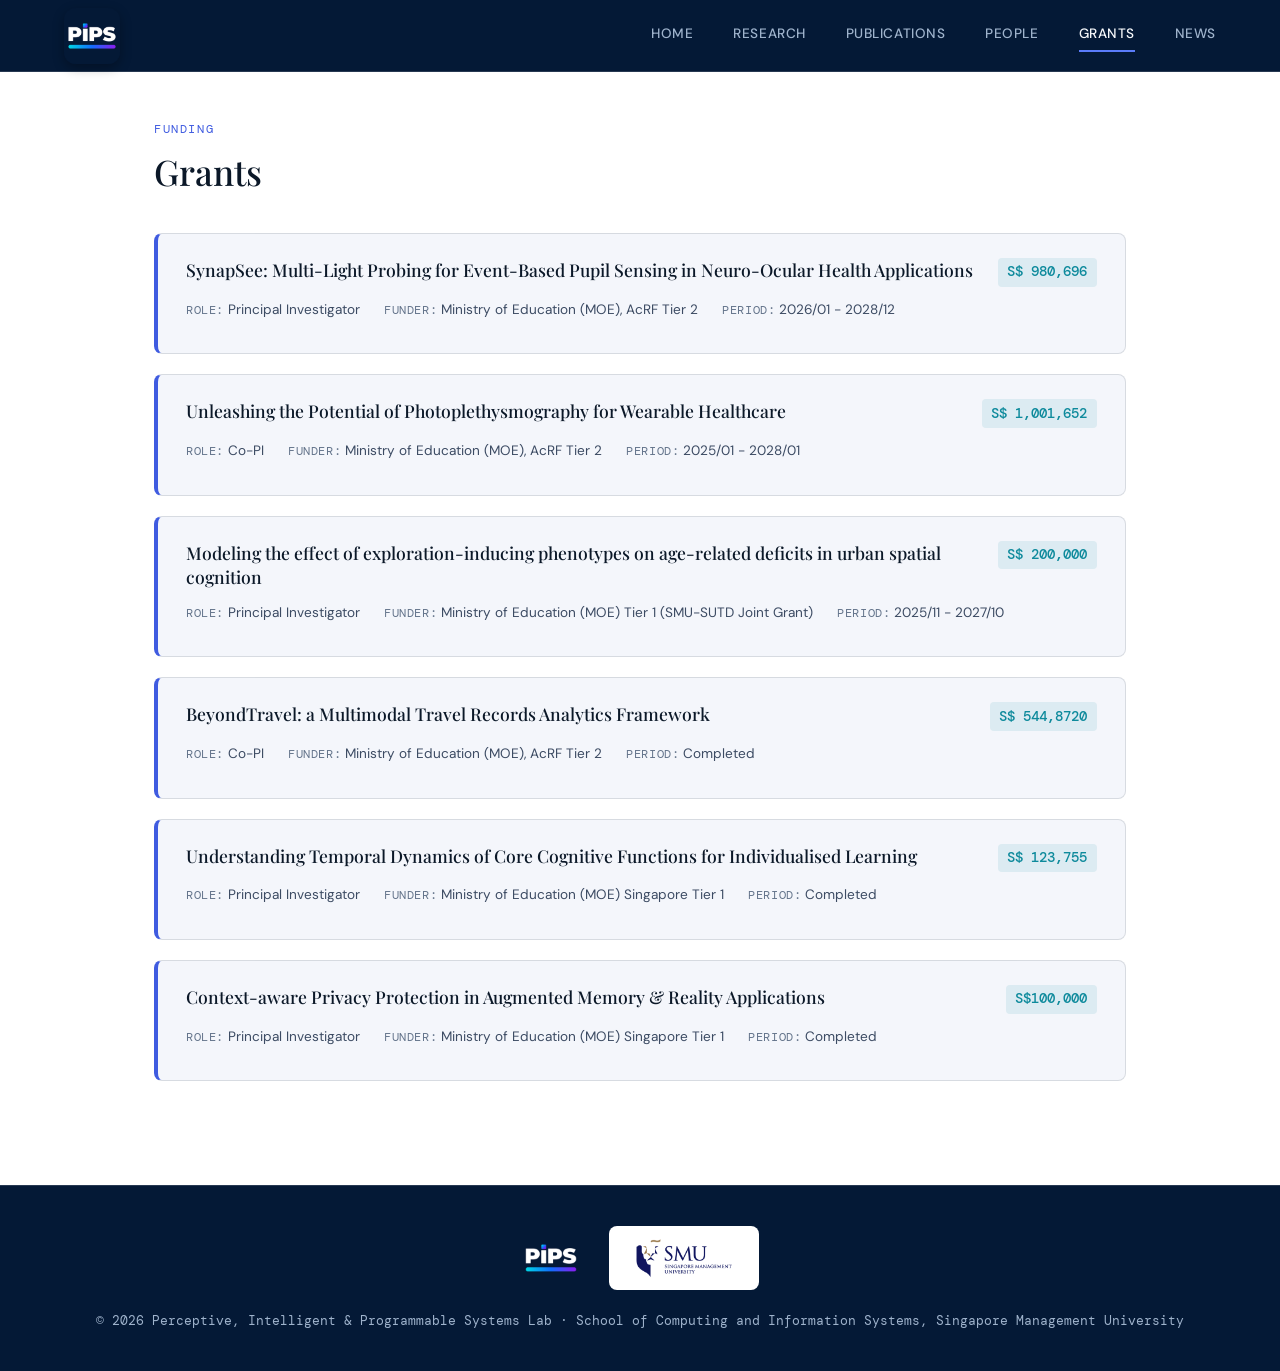
==== commit 6e55e7bf: "dev" ====
--- a/grants.html
+++ b/grants.html
@@ -29,8 +29,8 @@
     </a>
     <a class="nav-link" href="/index.html">Home</a>
     <a class="nav-link" href="/research.html">Research</a>
+    <a class="nav-link" href="/publications.html">Publications</a>
     <a class="nav-link" href="/people.html">People</a>
-    <a class="nav-link" href="/publications.html">Publications</a>
     <a class="nav-link active" href="/grants.html">Grants</a>
     <a class="nav-link" href="/news.html">News</a>
   </nav>
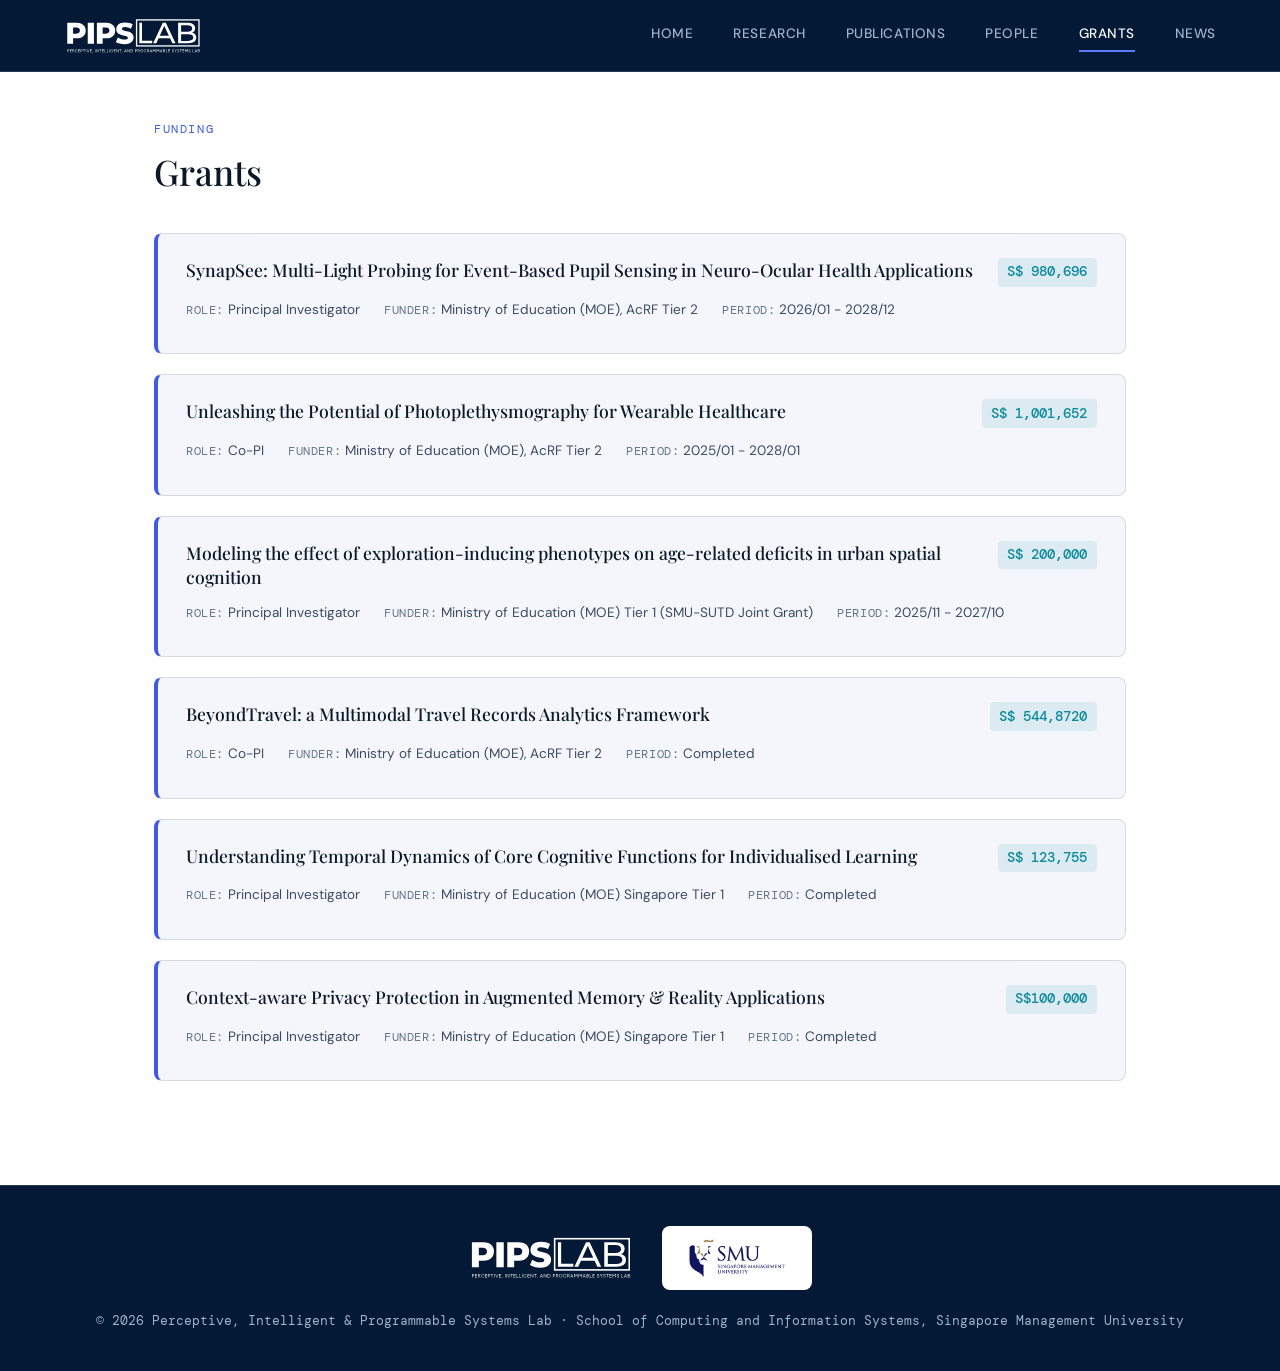
==== commit b9925f51: "remove unwanted images" ====
--- a/grants.html
+++ b/grants.html
@@ -5,11 +5,12 @@
   <meta charset="UTF-8" />
   <meta name="viewport" content="width=device-width, initial-scale=1.0" />
   <title>Grants — PIPS Lab</title>
-  <link rel="icon" href="/images/PIPS-favicons/favicon.ico" sizes="48x48">
-  <link rel="icon" type="image/png" sizes="32x32" href="/images/PIPS-favicons/favicon-32x32.png">
-  <link rel="icon" type="image/png" sizes="16x16" href="/images/PIPS-favicons/favicon-16x16.png">
-  <link rel="apple-touch-icon" sizes="180x180" href="/images/PIPS-favicons/apple-touch-icon.png">
-  <link rel="manifest" href="/images/PIPS-favicons/site.webmanifest">
+  <link rel="icon" href="/images/logos/favicon/favicon.ico" sizes="48x48">
+  <link rel="icon" type="image/svg+xml" href="/images/logos/favicon/favicon.svg">
+  <link rel="icon" type="image/png" sizes="32x32" href="/images/logos/favicon/favicon-32x32.png">
+  <link rel="icon" type="image/png" sizes="16x16" href="/images/logos/favicon/favicon-16x16.png">
+  <link rel="apple-touch-icon" sizes="180x180" href="/images/logos/favicon/apple-touch-icon.png">
+  <link rel="manifest" href="/images/logos/favicon/site.webmanifest">
   <meta name="theme-color" content="#041936">
   <link rel="preconnect" href="https://fonts.googleapis.com" />
   <link rel="preconnect" href="https://fonts.gstatic.com" crossorigin />
@@ -25,7 +26,7 @@
 
   <nav id="main-nav">
     <a class="nav-brand" href="/index.html">
-      <img src="/images/PIPS-favicons/apple-touch-icon.png" alt="PIPS Lab Logo" id="nav-logo" />
+      <img src="/images/logos/logo/pips-lab-logo-white.svg" alt="PIPS Lab" id="nav-logo" />
     </a>
     <a class="nav-link" href="/index.html">Home</a>
     <a class="nav-link" href="/research.html">Research</a>
--- a/styles.css
+++ b/styles.css
@@ -81,7 +81,7 @@
   z-index: 100;
   height: var(--nav-h);
   background: var(--chrome-bg);
-  /* Solid brand navy — matches the logo icon's own background exactly */
+  /* Solid brand navy, behind the white wordmark */
   border-bottom: 1px solid var(--chrome-line);
   display: flex;
   align-items: center;
@@ -114,15 +114,11 @@
   border-color: var(--chrome-accent);
 }
 
+/* White wordmark, sized by height so it keeps its wide aspect ratio */
 #nav-logo {
-  height: 56px;
-  width: 56px;
-  object-fit: contain;
-  border-radius: 12px;
-  /* Matches the app icon's own rounded-square shape */
+  height: 40px;
+  width: auto;
   display: block;
-  box-shadow: 0 4px 12px rgba(0, 0, 0, 0.3);
-  /* Adds a subtle shadow to separate it from the background */
 }
 
 /* ── Sections ─────────────────────────────────────────── */
@@ -174,17 +170,14 @@
   border-bottom: 1px solid var(--line);
 }
 
-/* Ambient "aurora" background — soft CSS gradients in the logo's own
-   cyan/blue/violet. #home itself is capped at max-width:1100px and centered
+/* Full-bleed cover image behind the hero. #home itself is capped at max-width:1100px and centered
    (the generic `section` rule above), which is fine for the text but much
    narrower than the browser window — so this deliberately escapes that box
    via the left:50%/width:100vw/translateX(-50%) trick to actually span the
    full viewport width, with `body`'s overflow-x:hidden above as a guard
    against the 100vw-vs-scrollbar rounding issue that trick can cause.
-   top:0/bottom:0 ties its height exactly to #home's own height, and the
-   drift below only ever pans the gradient via background-position — the
-   element's box itself never moves or scales — so there is nothing here
-   that can ever clip or bleed into neighboring sections. */
+   top:0/bottom:0 ties its height exactly to #home's own height, so nothing
+   here can ever clip or bleed into neighboring sections. */
 .hero-bg {
   position: absolute;
   top: 0;
@@ -194,22 +187,37 @@
   transform: translateX(-50%);
   z-index: 0;
   pointer-events: none;
+  /* Cover photo, left clear so the SMU logo stands out, with a white veil on
+     the right where the hero text sits (the path is relative to this stylesheet). */
   background:
-    radial-gradient(circle at 74% 22%, rgba(34, 211, 238, .20), transparent 42%),
-    radial-gradient(circle at 80% 80%, rgba(124, 58, 237, .18), transparent 42%),
-    radial-gradient(circle at 58% 50%, rgba(63, 91, 224, .14), transparent 38%);
-  background-size: 140% 140%;
-  animation: heroAuroraDrift 30s ease-in-out infinite alternate;
-}
-
-@keyframes heroAuroraDrift {
-  0% { background-position: 0% 0%; }
-  100% { background-position: 6% 5%; }
-}
-
-/* Keep the decoration out of the way once there's no room for it beside the text */
+    linear-gradient(90deg, rgba(255, 255, 255, 0) 0%, rgba(255, 255, 255, .1) 36%, rgba(255, 255, 255, .85) 48%, rgba(255, 255, 255, .94) 100%),
+    url('images/cover.png') left center / cover no-repeat;
+}
+
+/* On wide screens the hero text moves to the right half, off the logo */
+@media (min-width: 901px) {
+  /* Extra top padding nudges the vertically-centered text down */
+  #home {
+    align-items: flex-end;
+    padding-top: calc(var(--nav-h) + 4rem);
+    padding-bottom: 3rem;
+  }
+  /* The negative margin nudges the text past #home's centered 1100px box,
+     but only by as much spare viewport as there is beside that box */
+  #home > *:not(.hero-bg) {
+    width: 100%;
+    max-width: 540px;
+    margin-right: clamp(-6rem, calc((var(--max) - 100vw) / 2), 0px);
+  }
+}
+
+/* On narrow screens the text spans the full width, so veil the whole photo */
 @media (max-width: 900px) {
-  .hero-bg { display: none; }
+  .hero-bg {
+    background:
+      linear-gradient(rgba(255, 255, 255, .85), rgba(255, 255, 255, .85)),
+      url('images/cover.png') left center / cover no-repeat;
+  }
 }
 
 /* Everything in the hero sits above the background layer */
@@ -228,7 +236,6 @@
 .hero-meta.fade-in { transition-delay: .35s; }
 
 @media (prefers-reduced-motion: reduce) {
-  .hero-bg { animation: none; }
   .fade-in {
     transition: none;
     opacity: 1;
@@ -538,12 +545,6 @@
 .person-name {
   font-weight: 500;
   font-size: .95rem;
-}
-
-.person-role {
-  font-size: .78rem;
-  color: var(--ink3);
-  margin-top: .2rem;
 }
 
 /* ── Publications ──────────────────────────────────────── */
@@ -905,10 +906,8 @@
 }
 
 .footer-logo-pips {
-  height: 60px;
-  width: 60px;
-  object-fit: contain;
-  border-radius: 13px;
+  height: 48px;
+  width: auto;
   display: block;
 }
 
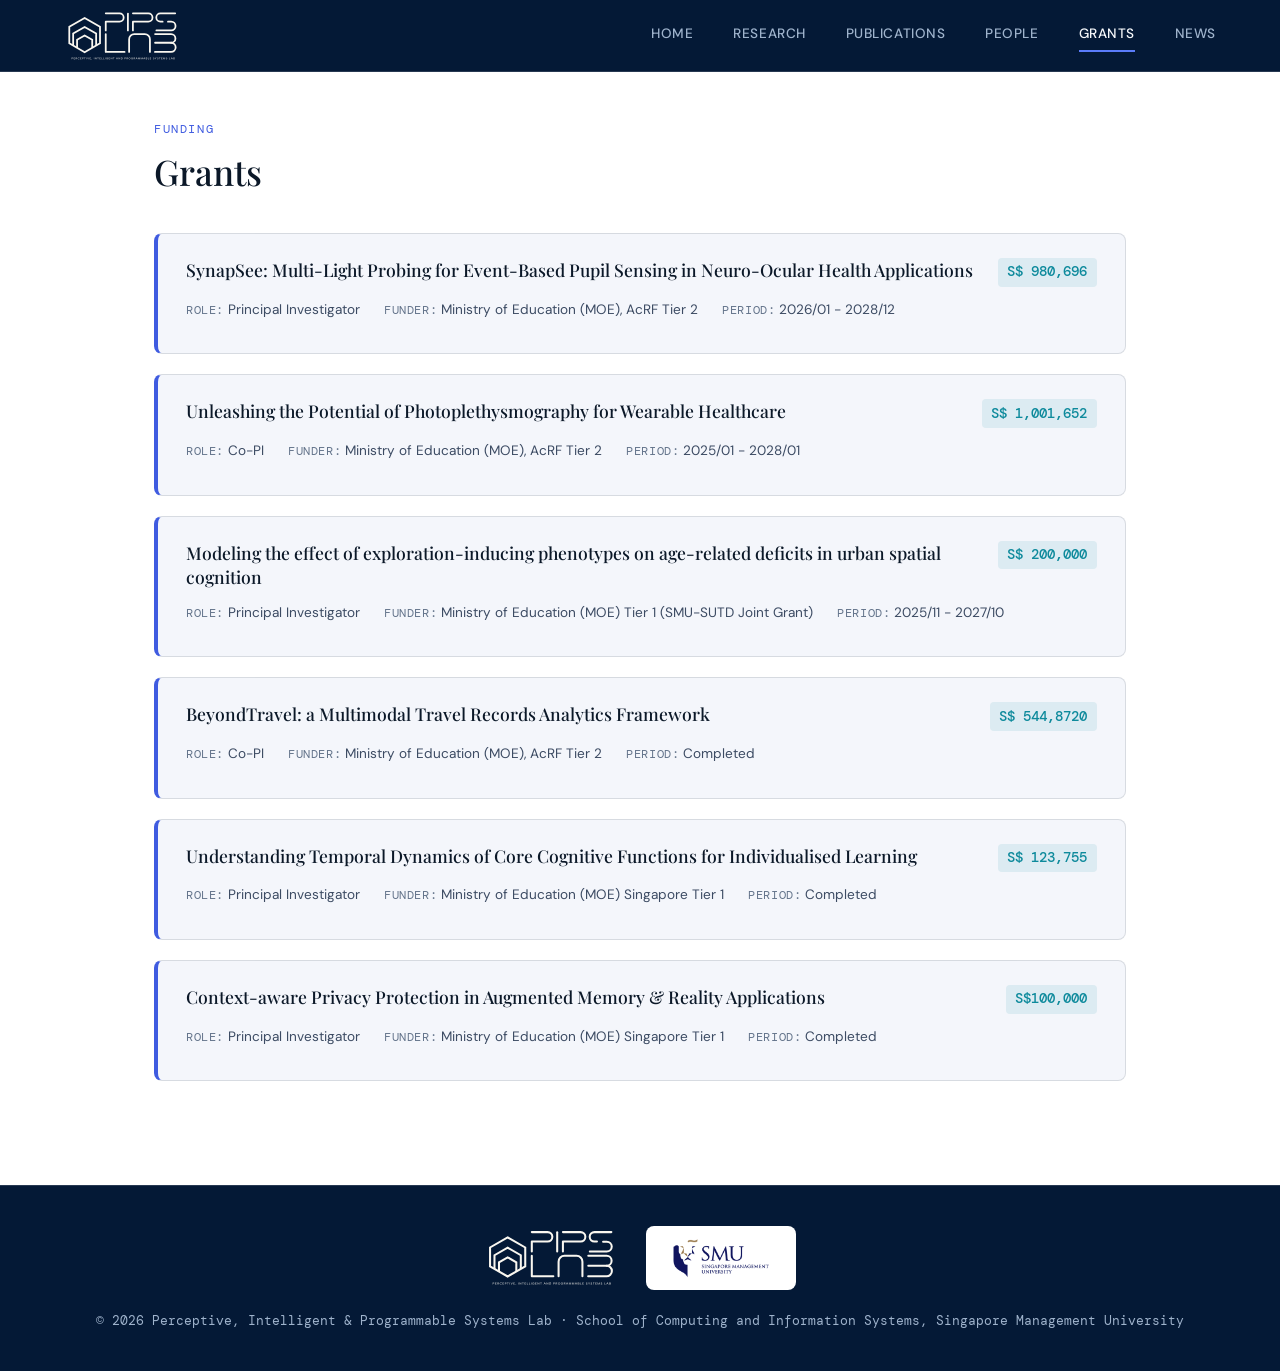
==== commit 5074bced: "new logo" ====
--- a/grants.html
+++ b/grants.html
@@ -5,12 +5,12 @@
   <meta charset="UTF-8" />
   <meta name="viewport" content="width=device-width, initial-scale=1.0" />
   <title>Grants — PIPS Lab</title>
-  <link rel="icon" href="/images/logos/favicon/favicon.ico" sizes="48x48">
-  <link rel="icon" type="image/svg+xml" href="/images/logos/favicon/favicon.svg">
-  <link rel="icon" type="image/png" sizes="32x32" href="/images/logos/favicon/favicon-32x32.png">
-  <link rel="icon" type="image/png" sizes="16x16" href="/images/logos/favicon/favicon-16x16.png">
-  <link rel="apple-touch-icon" sizes="180x180" href="/images/logos/favicon/apple-touch-icon.png">
-  <link rel="manifest" href="/images/logos/favicon/site.webmanifest">
+  <link rel="icon" href="/images/logos2/favicon/favicon.ico" sizes="48x48">
+  <link rel="icon" type="image/svg+xml" href="/images/logos2/favicon/favicon.svg">
+  <link rel="icon" type="image/png" sizes="32x32" href="/images/logos2/favicon/favicon-32x32.png">
+  <link rel="icon" type="image/png" sizes="16x16" href="/images/logos2/favicon/favicon-16x16.png">
+  <link rel="apple-touch-icon" sizes="180x180" href="/images/logos2/favicon/apple-touch-icon.png">
+  <link rel="manifest" href="/images/logos2/favicon/site.webmanifest">
   <meta name="theme-color" content="#041936">
   <link rel="preconnect" href="https://fonts.googleapis.com" />
   <link rel="preconnect" href="https://fonts.gstatic.com" crossorigin />
@@ -26,7 +26,7 @@
 
   <nav id="main-nav">
     <a class="nav-brand" href="/index.html">
-      <img src="/images/logos/logo/pips-lab-logo-white.svg" alt="PIPS Lab" id="nav-logo" />
+      <img src="/images/logos2/logo/pips-lab-logo-light.svg" alt="PIPS Lab" id="nav-logo" />
     </a>
     <a class="nav-link" href="/index.html">Home</a>
     <a class="nav-link" href="/research.html">Research</a>
--- a/styles.css
+++ b/styles.css
@@ -81,7 +81,7 @@
   z-index: 100;
   height: var(--nav-h);
   background: var(--chrome-bg);
-  /* Solid brand navy, behind the white wordmark */
+  /* Solid brand navy, behind the light logo */
   border-bottom: 1px solid var(--chrome-line);
   display: flex;
   align-items: center;
@@ -114,9 +114,9 @@
   border-color: var(--chrome-accent);
 }
 
-/* White wordmark, sized by height so it keeps its wide aspect ratio */
+/* Light logo, sized by height so it keeps its aspect ratio */
 #nav-logo {
-  height: 40px;
+  height: 56px;
   width: auto;
   display: block;
 }
@@ -432,6 +432,7 @@
   border-radius: 50%;
   object-fit: cover;
   border: 1px solid var(--line);
+  filter: grayscale(100%);
 }
 
 .research-pubs {
@@ -530,7 +531,7 @@
   aspect-ratio: 1;
   object-fit: cover;
   display: block;
-  filter: grayscale(20%);
+  filter: grayscale(100%);
   transition: filter .3s;
 }
 
@@ -906,7 +907,7 @@
 }
 
 .footer-logo-pips {
-  height: 48px;
+  height: 64px;
   width: auto;
   display: block;
 }
@@ -958,6 +959,7 @@
   border-radius: 50%;
   box-shadow: 0 12px 40px rgba(0, 0, 0, 0.18);
   margin: 0 4rem 2rem 0;
+  filter: grayscale(100%);
 }
 
 @media (max-width: 768px) {
